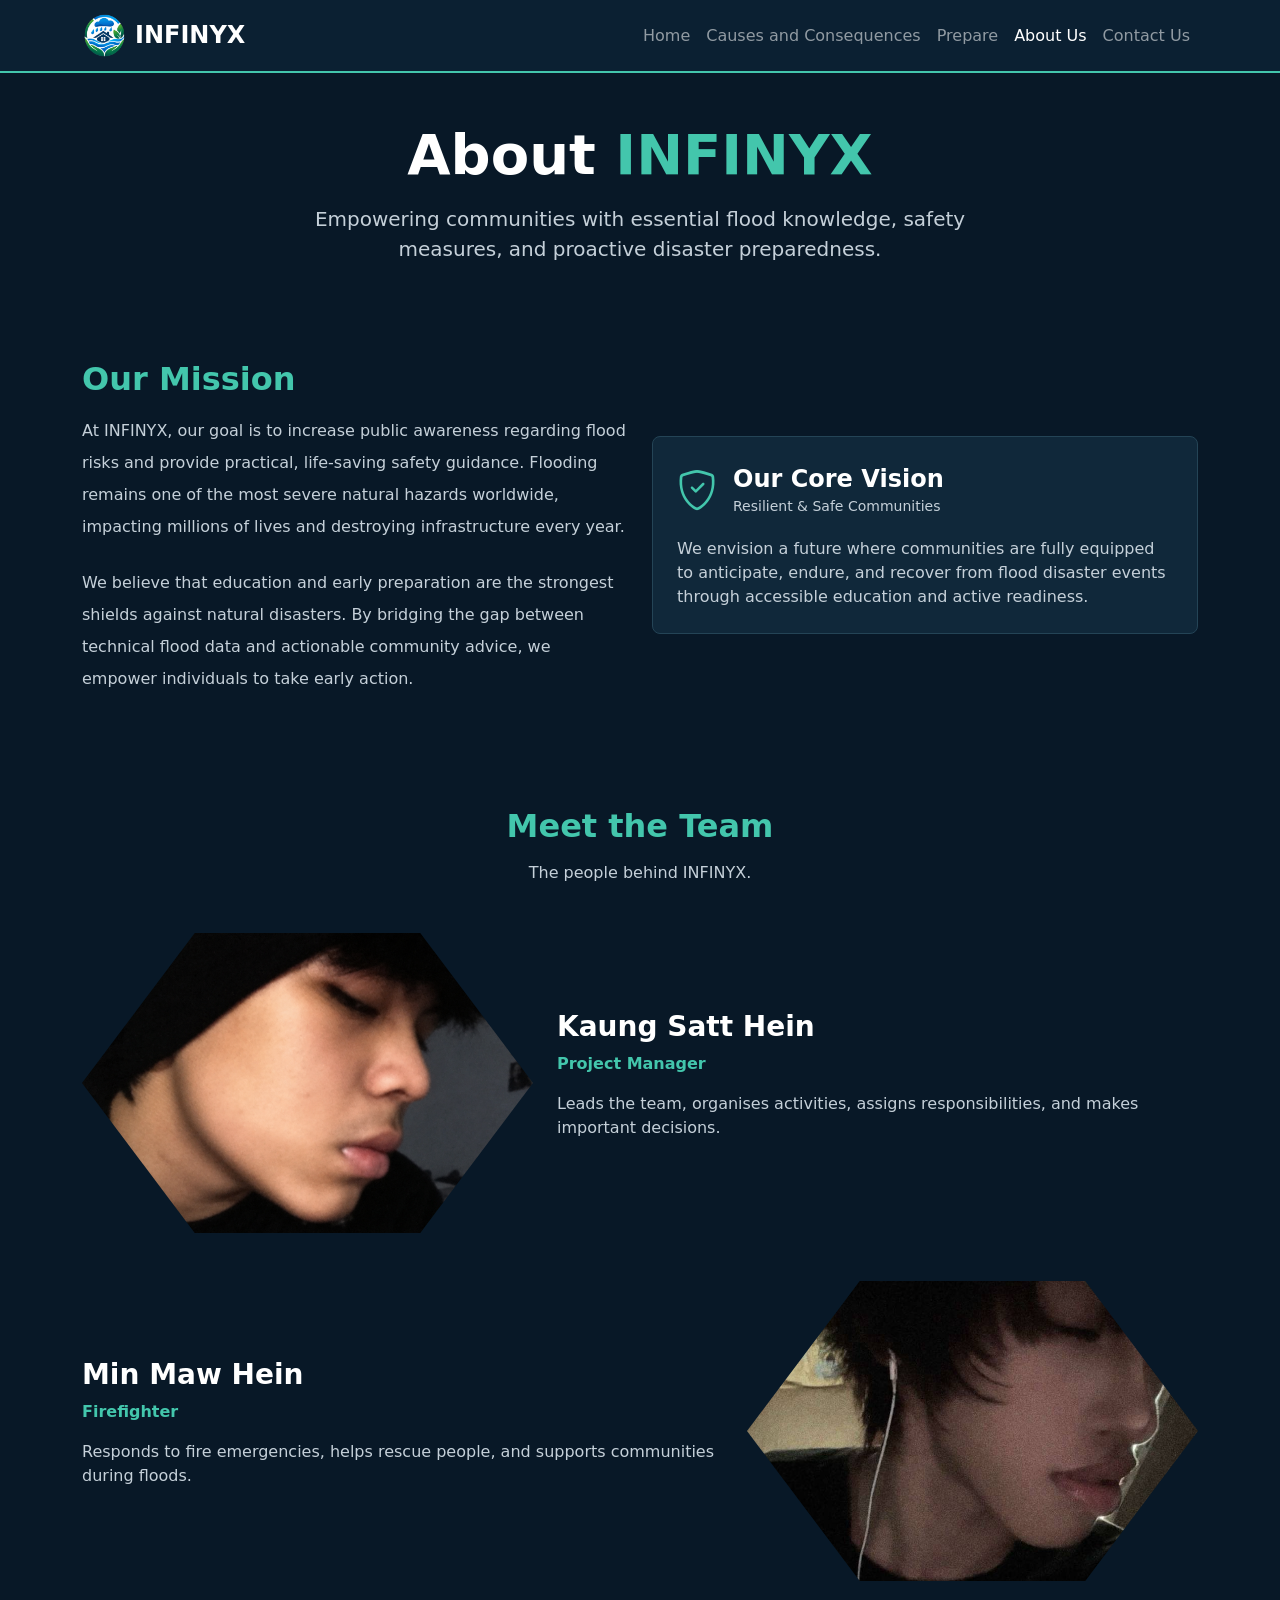
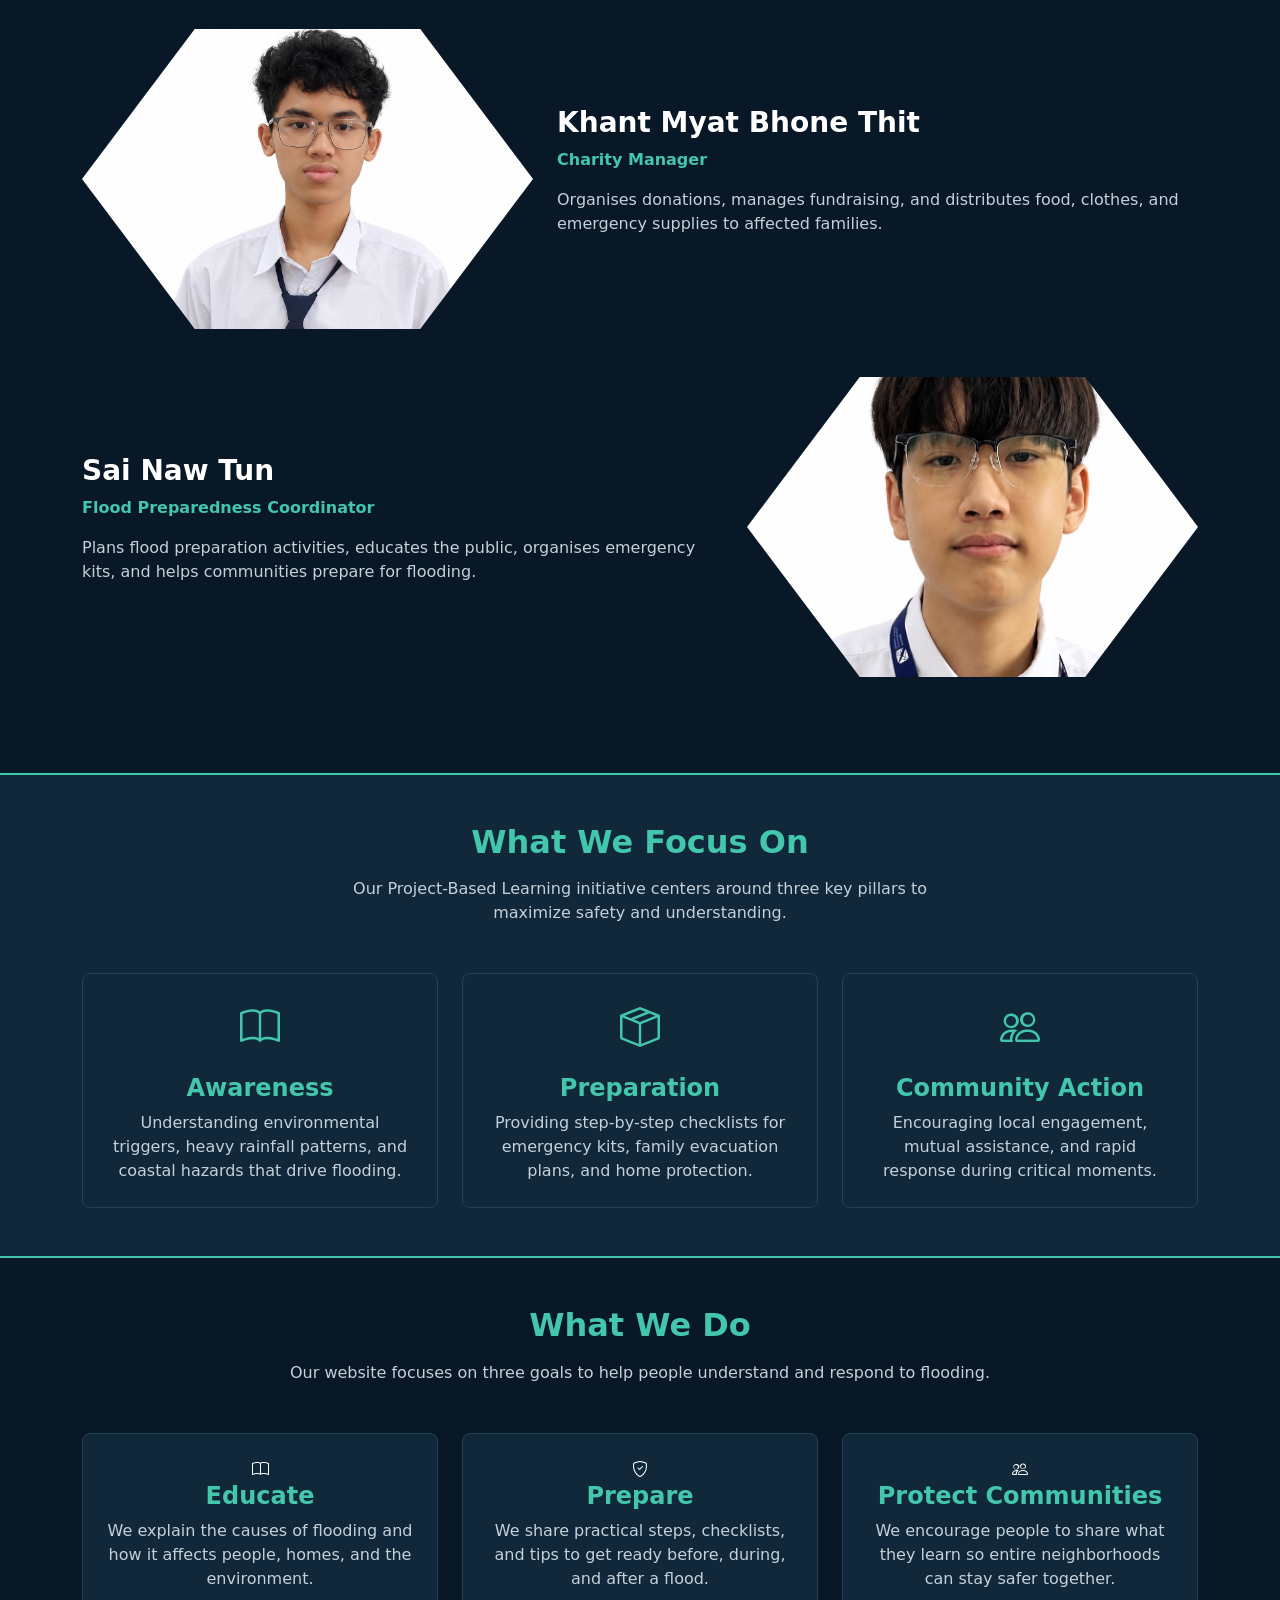
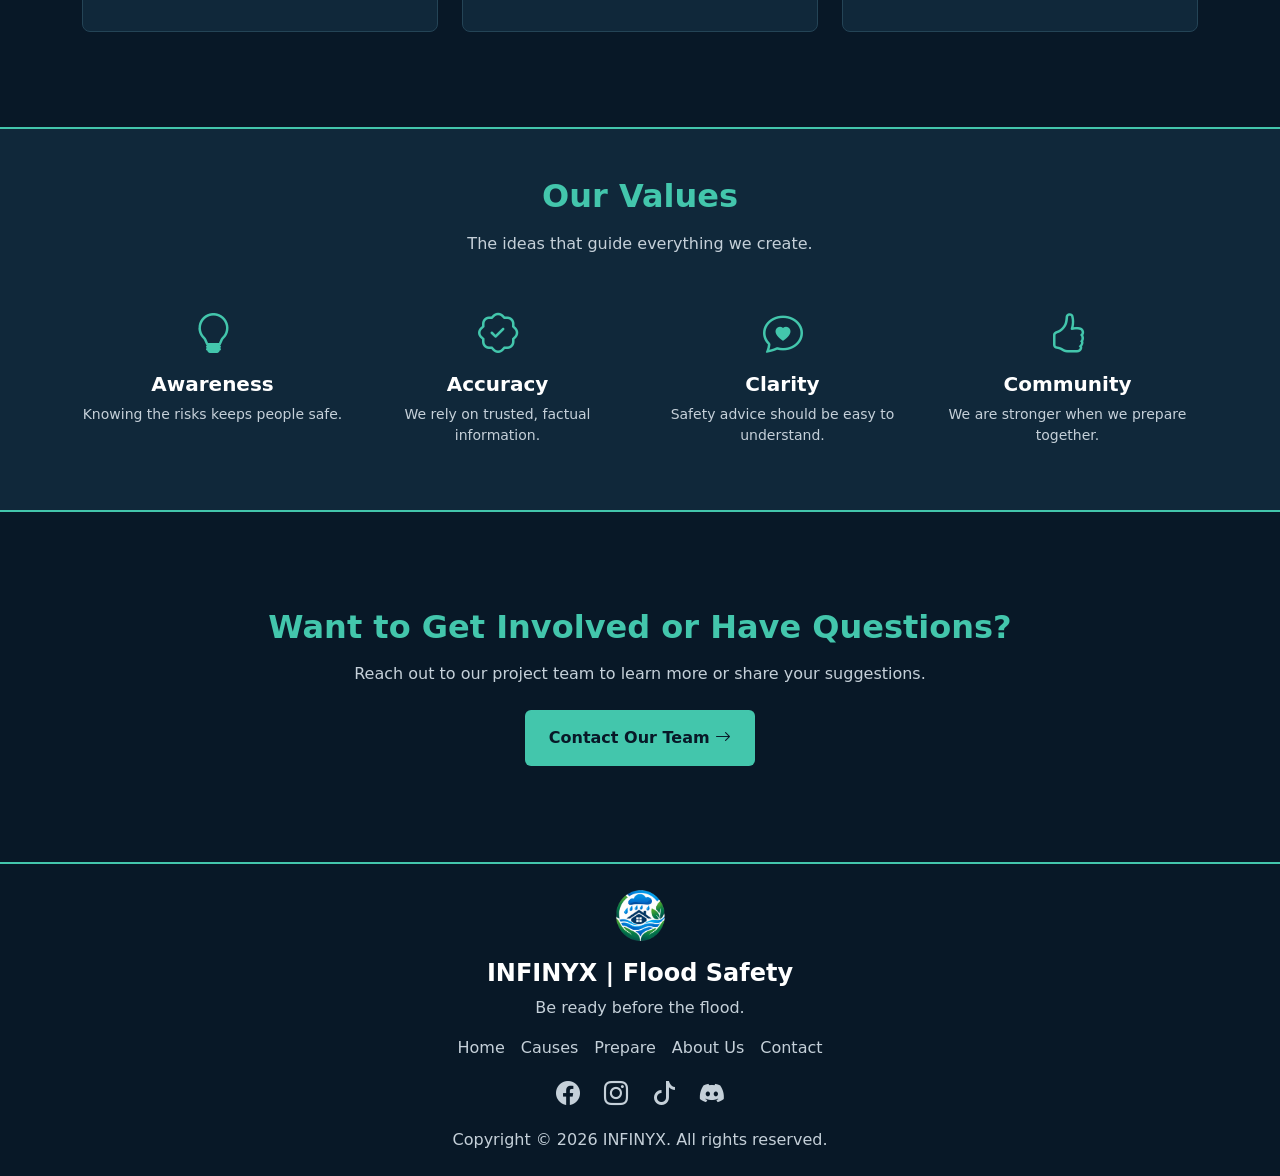
==== pages/About_Us.html @ 1c049dee "Add files via upload" ====
<!DOCTYPE html>
<html lang="en">
<head>
    <meta charset="UTF-8">
    <meta name="viewport" content="width=device-width, initial-scale=1.0">
    <title>INFINYX | About Us</title>

    <link href="https://cdn.jsdelivr.net/npm/bootstrap@5.3.8/dist/css/bootstrap.min.css" rel="stylesheet">
    <link rel="stylesheet" href="https://cdn.jsdelivr.net/npm/bootstrap-icons@1.11.3/font/bootstrap-icons.min.css">
    <link rel="stylesheet" href="https://unpkg.com/aos@2.3.1/dist/aos.css">
    <link rel="icon" type="image/png" href="../media/logo.png">
    <link rel="stylesheet" href="../style/style.css">
</head>

<body id="hiimbody">

<!-- Navbar -->
<nav class="navbar navbar-expand-lg navbar-dark sticky-top" id="navnav">
    <div class="container">
        <a class="navbar-brand fw-bold fs-4" href="../index.html">
            <img src="../media/logo.png" alt="INFINYX logo" width="45" height="45" class="me-2">INFINYX
        </a>

        <button class="navbar-toggler" type="button" data-bs-toggle="collapse" data-bs-target="#navbarContent">
            <span class="navbar-toggler-icon"></span>
        </button>

        <div class="collapse navbar-collapse" id="navbarContent">
            <ul class="navbar-nav ms-auto">
                <li class="nav-item"><a class="nav-link" href="../index.html">Home</a></li>
                <li class="nav-item"><a class="nav-link" href="Causes_and_Consequences.html">Causes and Consequences</a></li>
                <li class="nav-item"><a class="nav-link" href="Prepare.html">Prepare</a></li>
                <li class="nav-item"><a class="nav-link active" href="About_Us.html">About Us</a></li>
                <li class="nav-item"><a class="nav-link" href="Contact_Us.html">Contact Us</a></li>
            </ul>
        </div>
    </div>
</nav>

<!-- Page Header Banner -->
<div class="banner d-flex align-items-center text-center py-5">
    <div class="container">
        <h1 class="display-4 fw-bold mb-3" data-aos="fade-up">About <span>INFINYX</span></h1>
        <p class="fs-5 mx-auto banner-desc mb-0" data-aos="fade-up" data-aos-delay="150">
            Empowering communities with essential flood knowledge, safety measures, and proactive disaster preparedness.
        </p>
    </div>
</div>

<!-- Mission & Vision Section -->
<section class="container py-5">
    <div class="row align-items-center g-4">
        <div class="col-lg-6" data-aos="fade-right">
            <h2 class="section-title fw-bold mb-3">Our Mission</h2>
            <p class="section-text lh-lg mb-4">
                At INFINYX, our goal is to increase public awareness regarding flood risks and provide practical, life-saving safety guidance. Flooding remains one of the most severe natural hazards worldwide, impacting millions of lives and destroying infrastructure every year.
            </p>
            <p class="section-text lh-lg">
                We believe that education and early preparation are the strongest shields against natural disasters. By bridging the gap between technical flood data and actionable community advice, we empower individuals to take early action.
            </p>
        </div>

        <div class="col-lg-6" data-aos="fade-left">
            <div class="feature-card rounded-3 p-4">
                <div class="d-flex align-items-center mb-3">
                    <i class="bi bi-shield-check fs-1 link-green me-3"></i>
                    <div>
                        <h4 class="fw-bold mb-0">Our Core Vision</h4>
                        <small class="section-text">Resilient & Safe Communities</small>
                    </div>
                </div>
                <p class="section-text mb-0">
                    We envision a future where communities are fully equipped to anticipate, endure, and recover from flood disaster events through accessible education and active readiness.
                </p>
            </div>
        </div>
    </div>
</section>

<!-- Meet the Team -->
<section class="container py-5" id="our-team">
    <div class="text-center mb-5" data-aos="fade-up">
        <h2 class="section-title fw-bold mb-3">Meet the Team</h2>
        <p class="section-text">The people behind INFINYX.</p>
    </div>

    <!-- Member 1 -->
    <div class="row align-items-center g-4 mb-5" data-aos="fade-right">
        <div class="col-md-5">
            <img src="../media/Fred.png" class="img-fluid rounded-3 shadow" id="member" alt="Kaung Satt Hein">
        </div>
        <div class="col-md-7">
            <h3 class="fw-bold">Kaung Satt Hein</h3>
            <p class="section-title fw-bold">Project Manager</p>
            <p class="section-text">
                Leads the team, organises activities, assigns responsibilities, and makes important decisions.
            </p>
        </div>
    </div>

    <!-- Member 2 -->
    <div class="row align-items-center g-4 mb-5" data-aos="fade-left">
        <div class="col-md-5 order-md-2">
            <img src="../media/vilius.jpg" class="img-fluid rounded-3 shadow" id="member" alt="Min Maw Hein">
        </div>
        <div class="col-md-7 order-md-1">
            <h3 class="fw-bold">Min Maw Hein</h3>
            <p class="section-title fw-bold">Firefighter</p>
            <p class="section-text">
                Responds to fire emergencies, helps rescue people, and supports communities during floods.
            </p>
        </div>
    </div>

    <!-- Member 3 -->
    <div class="row align-items-center g-4 mb-5" data-aos="fade-right">
        <div class="col-md-5">
            <img src="../media/kris.png" class="img-fluid rounded-3 shadow" id="member" alt="Khant Myat Bhone Thit">
        </div>
        <div class="col-md-7">
            <h3 class="fw-bold">Khant Myat Bhone Thit</h3>
            <p class="section-title fw-bold">Charity Manager</p>
            <p class="section-text">
                Organises donations, manages fundraising, and distributes food, clothes, and emergency supplies to affected families.
            </p>
        </div>
    </div>

    <!-- Member 4 -->
    <div class="row align-items-center g-4 mb-5" data-aos="fade-left">
        <div class="col-md-5 order-md-2">
            <img src="../media/liam.jpg" class="img-fluid rounded-3 shadow" id="member" alt="Sai Naw Tun">
        </div>
        <div class="col-md-7 order-md-1">
            <h3 class="fw-bold">Sai Naw Tun</h3>
            <p class="section-title fw-bold">Flood Preparedness Coordinator</p>
            <p class="section-text">
                Plans flood preparation activities, educates the public, organises emergency kits, and helps communities prepare for flooding.
            </p>
        </div>
    </div>
</section>

<!-- Core Pillars Section -->
<section class="ready-section py-5">
    <div class="container">
        <div class="text-center mb-5" data-aos="fade-up">
            <h2 class="section-title fw-bold mb-3">What We Focus On</h2>
            <p class="section-text mx-auto" style="max-width: 650px;">
                Our Project-Based Learning initiative centers around three key pillars to maximize safety and understanding.
            </p>
        </div>

        <div class="row g-4">
            <!-- Awareness -->
            <div class="col-md-4" data-aos="zoom-in" data-aos-delay="100">
                <a href="Causes_and_Consequences.html" class="text-decoration-none">
                    <div class="feature-card rounded-3 p-4 text-center h-100">
                        <i class="bi bi-book fs-1 link-green mb-3 d-inline-block"></i>
                        <h4 class="fw-bold section-title mb-2">Awareness</h4>
                        <p class="section-text mb-0">
                            Understanding environmental triggers, heavy rainfall patterns, and coastal hazards that drive flooding.
                        </p>
                    </div>
                </a>
            </div>

            <!-- Preparation -->
            <div class="col-md-4" data-aos="zoom-in" data-aos-delay="200">
                <a href="Prepare.html" class="text-decoration-none">
                    <div class="feature-card rounded-3 p-4 text-center h-100">
                        <i class="bi bi-box-seam fs-1 link-green mb-3 d-inline-block"></i>
                        <h4 class="fw-bold section-title mb-2">Preparation</h4>
                        <p class="section-text mb-0">
                            Providing step-by-step checklists for emergency kits, family evacuation plans, and home protection.
                        </p>
                    </div>
                </a>
            </div>

            <!-- Community Action -->
            <div class="col-md-4" data-aos="zoom-in" data-aos-delay="300">
                <a href="About_Us.html" class="text-decoration-none">
                    <div class="feature-card rounded-3 p-4 text-center h-100">
                        <i class="bi bi-people fs-1 link-green mb-3 d-inline-block"></i>
                        <h4 class="fw-bold section-title mb-2">Community Action</h4>
                        <p class="section-text mb-0">
                            Encouraging local engagement, mutual assistance, and rapid response during critical moments.
                        </p>
                    </div>
                </a>
            </div>
        </div>
    </div>
</section>

<!-- What We Do -->
<section class="container py-5">
    <div class="text-center mb-5" data-aos="fade-up">
        <h2 class="section-title fw-bold mb-3">What We Do</h2>
        <p class="section-text">Our website focuses on three goals to help people understand and respond to flooding.</p>
    </div>

    <div class="row g-4">
        <div class="col-md-4" data-aos="flip-up">
            <div class="feature-card rounded-3 p-4 h-100 text-center">
                <div class="icon-circle"><i class="bi bi-book"></i></div>
                <h4 class="section-title fw-bold">Educate</h4>
                <p class="section-text">We explain the causes of flooding and how it affects people, homes, and the environment.</p>
            </div>
        </div>

        <div class="col-md-4" data-aos="flip-up" data-aos-delay="150">
            <div class="feature-card rounded-3 p-4 h-100 text-center">
                <div class="icon-circle"><i class="bi bi-shield-check"></i></div>
                <h4 class="section-title fw-bold">Prepare</h4>
                <p class="section-text">We share practical steps, checklists, and tips to get ready before, during, and after a flood.</p>
            </div>
        </div>

        <div class="col-md-4" data-aos="flip-up" data-aos-delay="300">
            <div class="feature-card rounded-3 p-4 h-100 text-center">
                <div class="icon-circle"><i class="bi bi-people"></i></div>
                <h4 class="section-title fw-bold">Protect Communities</h4>
                <p class="section-text">We encourage people to share what they learn so entire neighborhoods can stay safer together.</p>
            </div>
        </div>
    </div>
</section>

<!-- Our Values -->
<section class="ready-section py-5 my-5">
    <div class="container">
        <div class="text-center mb-5" data-aos="fade-up">
            <h2 class="section-title fw-bold mb-3">Our Values</h2>
            <p class="section-text">The ideas that guide everything we create.</p>
        </div>

        <div class="row g-4 text-center">
            <div class="col-6 col-md-3" data-aos="zoom-in">
                <i class="bi bi-lightbulb section-title fs-1"></i>
                <h5 class="fw-bold mt-2">Awareness</h5>
                <p class="section-text small">Knowing the risks keeps people safe.</p>
            </div>

            <div class="col-6 col-md-3" data-aos="zoom-in" data-aos-delay="100">
                <i class="bi bi-patch-check section-title fs-1"></i>
                <h5 class="fw-bold mt-2">Accuracy</h5>
                <p class="section-text small">We rely on trusted, factual information.</p>
            </div>

            <div class="col-6 col-md-3" data-aos="zoom-in" data-aos-delay="200">
                <i class="bi bi-chat-heart section-title fs-1"></i>
                <h5 class="fw-bold mt-2">Clarity</h5>
                <p class="section-text small">Safety advice should be easy to understand.</p>
            </div>

            <div class="col-6 col-md-3" data-aos="zoom-in" data-aos-delay="300">
                <i class="bi bi-hand-thumbs-up section-title fs-1"></i>
                <h5 class="fw-bold mt-2">Community</h5>
                <p class="section-text small">We are stronger when we prepare together.</p>
            </div>
        </div>
    </div>
</section>

<!-- CTA Section -->
<section class="container py-5 text-center" data-aos="fade-up">
    <h2 class="section-title fw-bold mb-3">Want to Get Involved or Have Questions?</h2>
    <p class="section-text mb-4">Reach out to our project team to learn more or share your suggestions.</p>
    <a href="Contact_Us.html" class="main-btn btn fw-bold px-4 py-3 border-0">
        Contact Our Team <i class="bi bi-arrow-right"></i>
    </a>
</section>

<!-- Footer -->
<footer class="py-4 mt-5">
    <div class="container text-center">
        <img src="../media/logo.png" alt="INFINYX logo" width="55" height="55" class="mb-3">
        <h4 class="fw-bold">INFINYX | Flood Safety</h4>
        <p class="section-text">Be ready before the flood.</p>

        <div class="d-flex flex-wrap justify-content-center gap-3 my-3">
            <a href="../index.html">Home</a>
            <a href="Causes_and_Consequences.html">Causes</a>
            <a href="Prepare.html">Prepare</a>
            <a href="About_Us.html">About Us</a>
            <a href="Contact_Us.html">Contact</a>
        </div>

        <div class="d-flex justify-content-center gap-4 my-3">
            <a href="#"><i class="bi bi-facebook fs-4"></i></a>
            <a href="#"><i class="bi bi-instagram fs-4"></i></a>
            <a href="#"><i class="bi bi-tiktok fs-4"></i></a>
            <a href="#"><i class="bi bi-discord fs-4"></i></a>
        </div>
        <p class="section-text mb-0">Copyright © 2026 INFINYX. All rights reserved.</p>
    </div>
</footer>
<!-- Scripts -->
<script src="https://cdn.jsdelivr.net/npm/bootstrap@5.3.8/dist/js/bootstrap.bundle.min.js"></script>
<script src="https://unpkg.com/aos@2.3.1/dist/aos.js"></script>

<script>
    AOS.init({
        duration: 800,
        once: true
    });
</script>

</body>
</html>
---- style/style.css ----
body { 
    background-color: #081827; 
    color: white; 
}

#navnav {
    background-color: #0b2032; 
    border-bottom: 2px solid #43c6ac; 
}

.navbar-brand:hover {
    color: #43c6ac; 
}

#banner {
    background: linear-gradient(rgba(5,20,35,0.65), rgba(5,20,35,0.8)), url("/Flood_PBL/media/Flooded\ Neighborhood\ Street\ with\ Silver\ Van.png") center; 
}
#runnin {
    width: 100%;
    height: 310px;
    object-fit: contain;
    background-color: #ffffff;
}

.banner span, .section-title {
    color: #43c6ac; 
}

.banner p, .section-text {
    color: #c5d0d9; 
}

.banner-desc {
    max-width: 700px;
}

.main-btn {
    background-color: #43c6ac; 
    color: #081827; 
    transition: 0.3s; 
}
    
.main-btn:hover {
    background-color: white; 
    color: #081827; 
    transform: translateY(-3px); 
}

.feature-card {
    background-color: #10283a; 
    border: 1px solid #244456; 
    transition: 0.3s; 
}

.feature-card:hover {
    transform: translateY(-5px); 
    border-color: #43c6ac;
}

.section-img {
    width: 100%;
    height: 275px;
    object-fit: cover;
    display: block;
}

#member {
    clip-path: polygon(25% 0%, 75% 0%, 100% 50%, 75% 100%, 25% 100%, 0% 50%);
    width: 100%;
    height: 300px;
    object-fit: cover;
}

.feature-card {
    height: 100%;
}

.feature-card .section-text {
    flex-grow: 0;
}

#hihi {
    height: 350px;
    object-fit: cover;
}

.ready-section {
    background-color: #10283a; 
    border-top: 2px solid #43c6ac; 
    border-bottom: 2px solid #43c6ac; 
}

.link-green {
    color: #43c6ac;
}

footer {
    border-top: 2px solid #43c6ac;
}

footer a {
    color: #c5d0d9; 
    text-decoration: none; 
}

footer a:hover {
    color: #43c6ac; 
}

@media (max-width: 767px) {
    .banner { min-height: 420px; } 
}
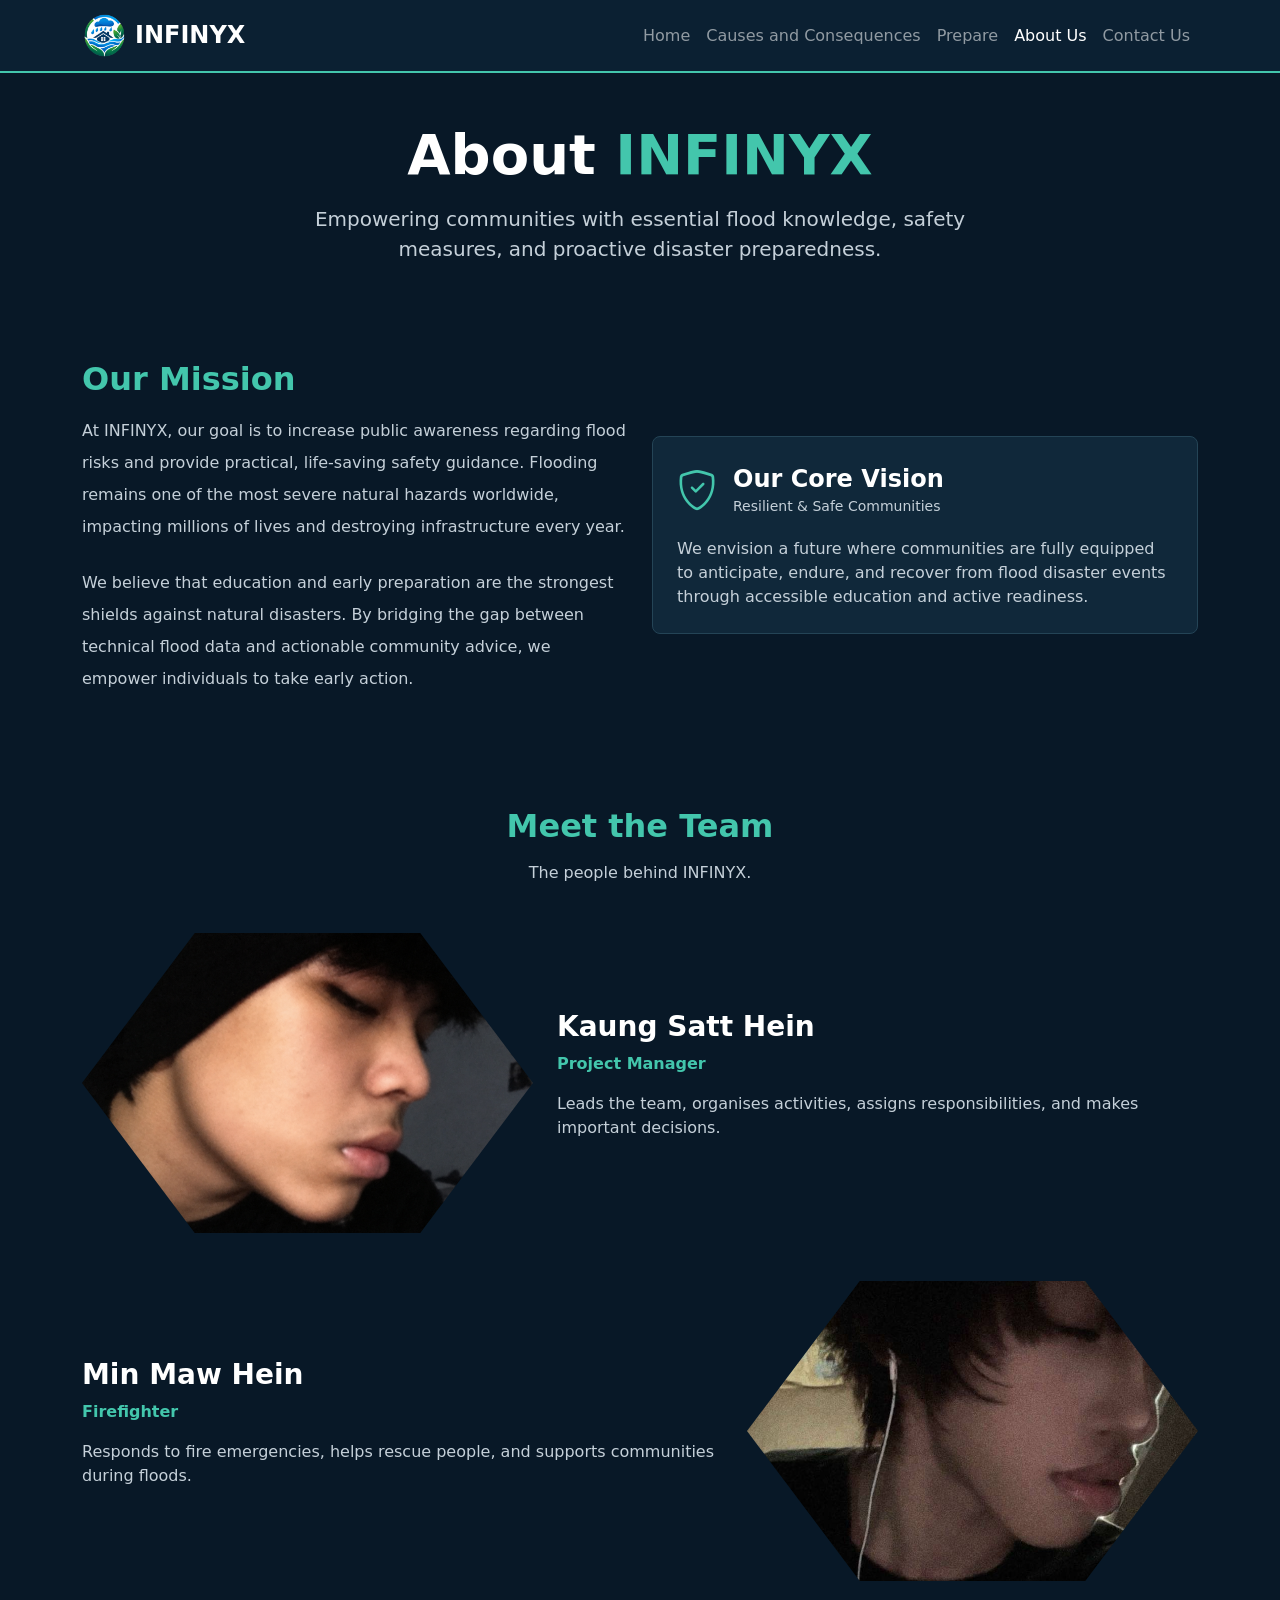
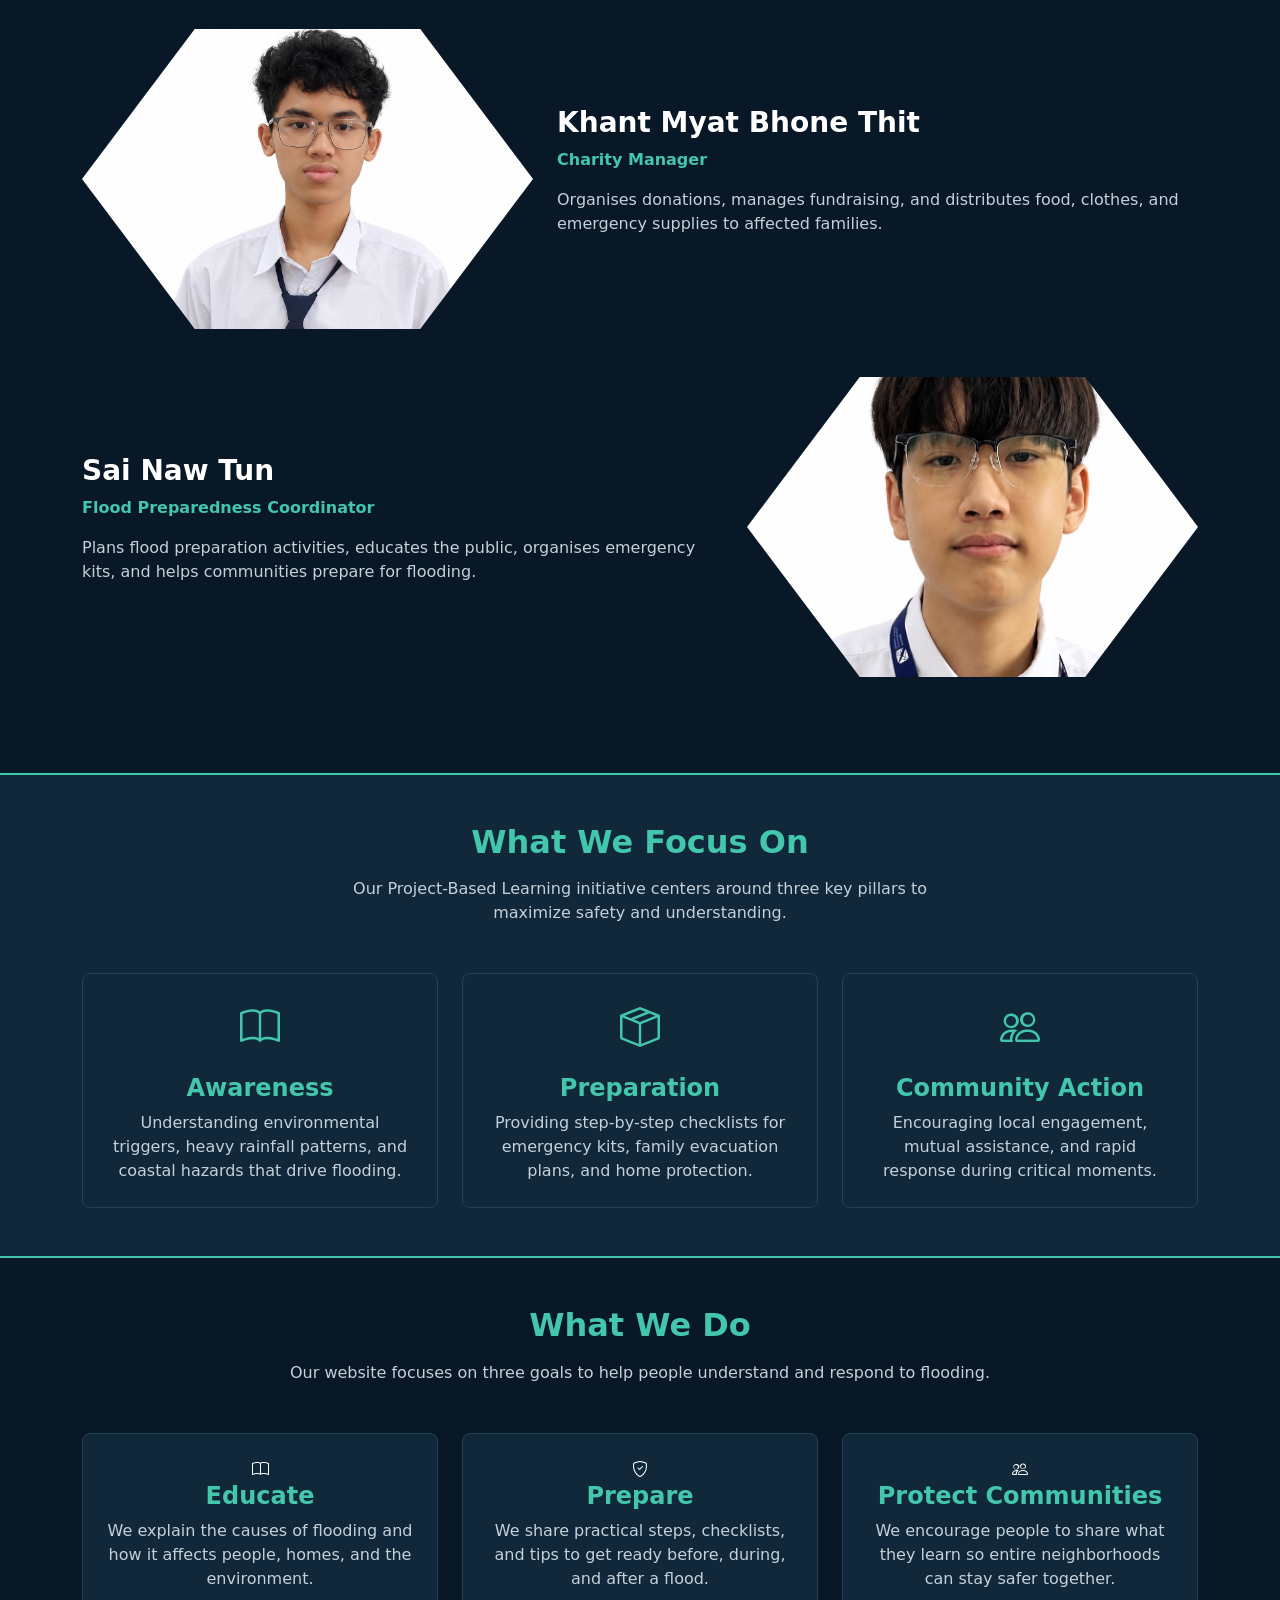
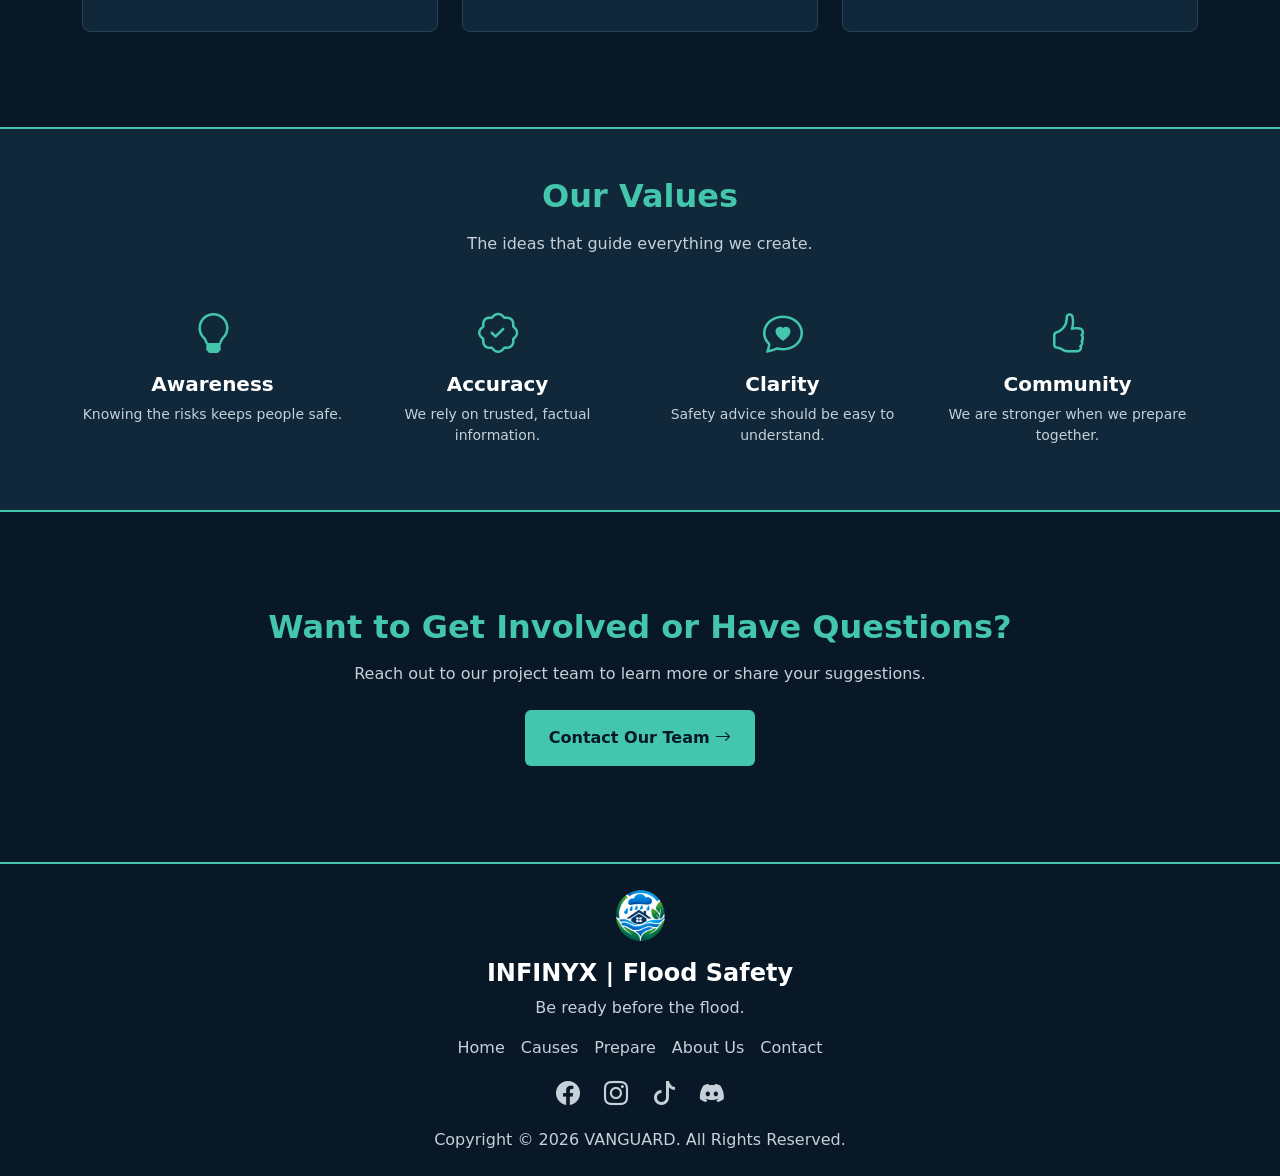
==== commit 33022a44: "Update About_Us.html" ====
--- a/pages/About_Us.html
+++ b/pages/About_Us.html
@@ -295,7 +295,7 @@
             <a href="#"><i class="bi bi-tiktok fs-4"></i></a>
             <a href="#"><i class="bi bi-discord fs-4"></i></a>
         </div>
-        <p class="section-text mb-0">Copyright © 2026 INFINYX. All rights reserved.</p>
+        <p class="section-text mb-0">Copyright &copy; 2026 VANGUARD. All Rights Reserved.</p>
     </div>
 </footer>
 <!-- Scripts -->
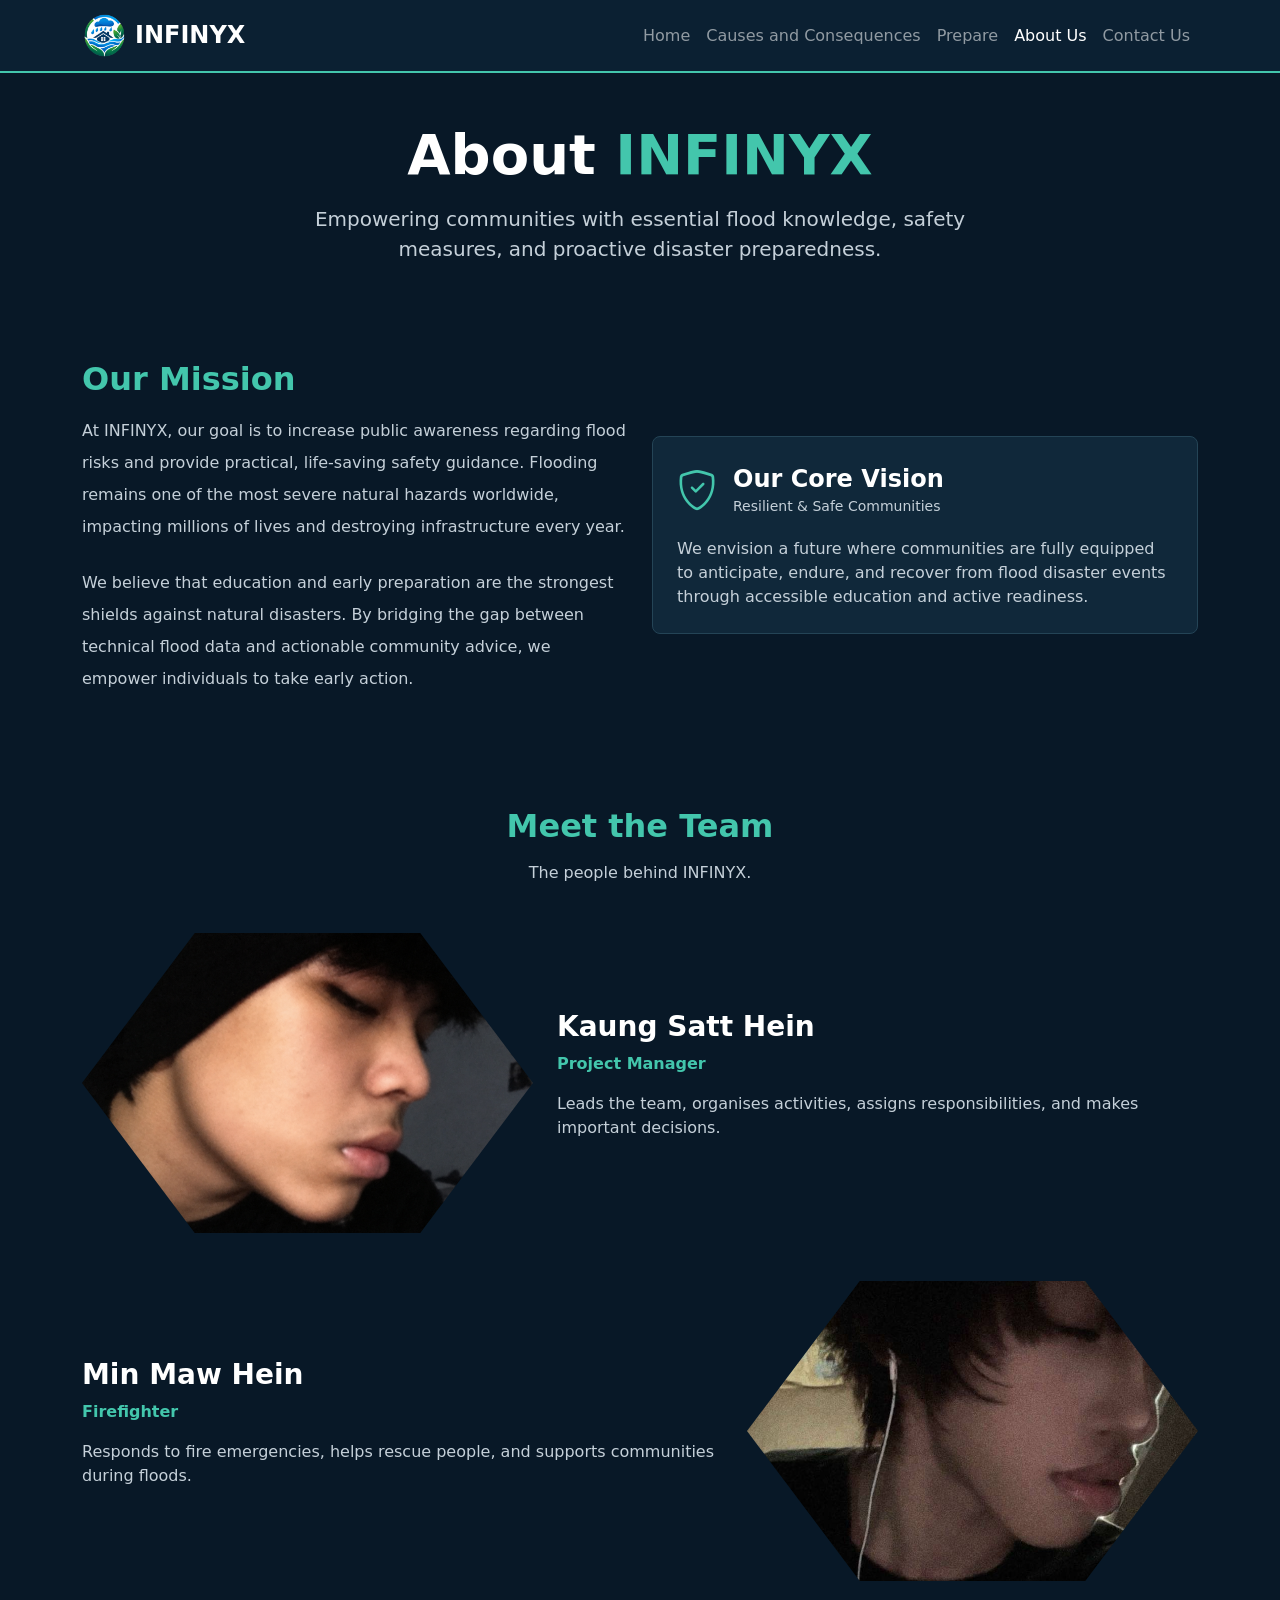
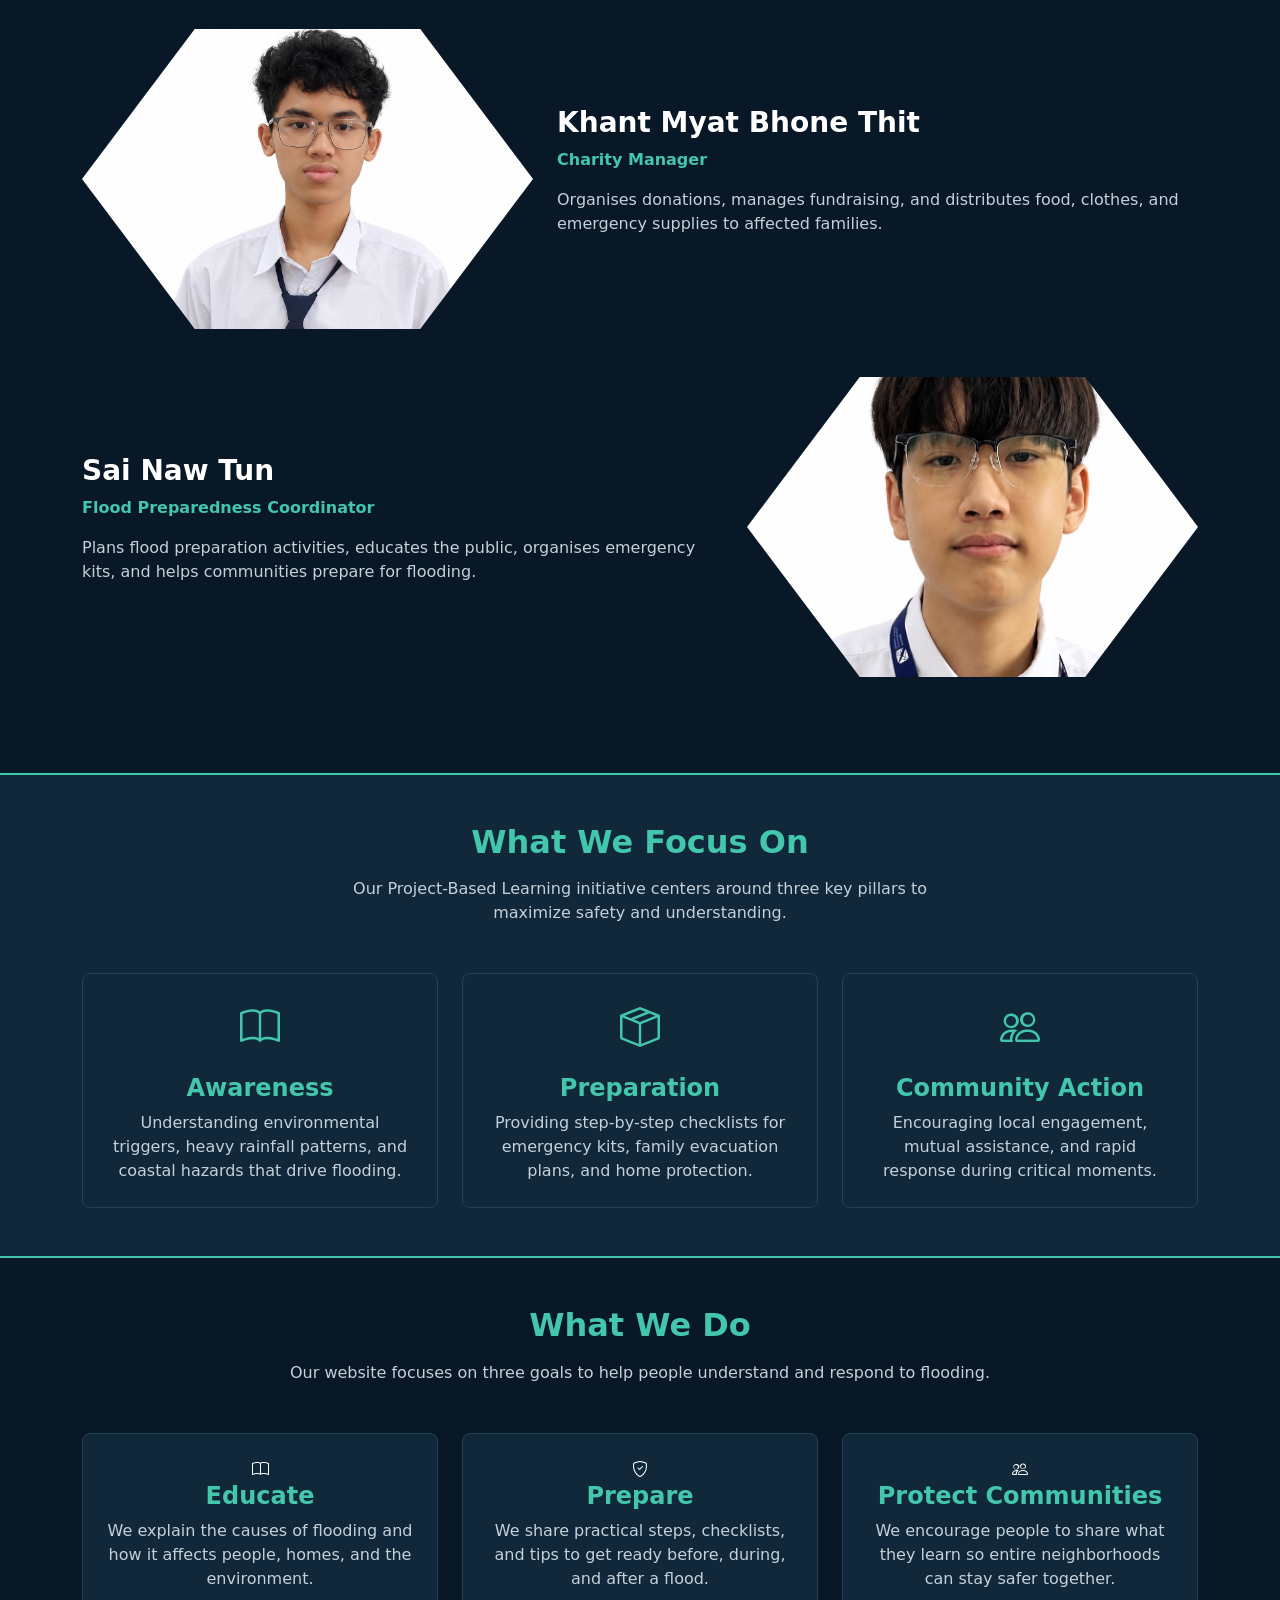
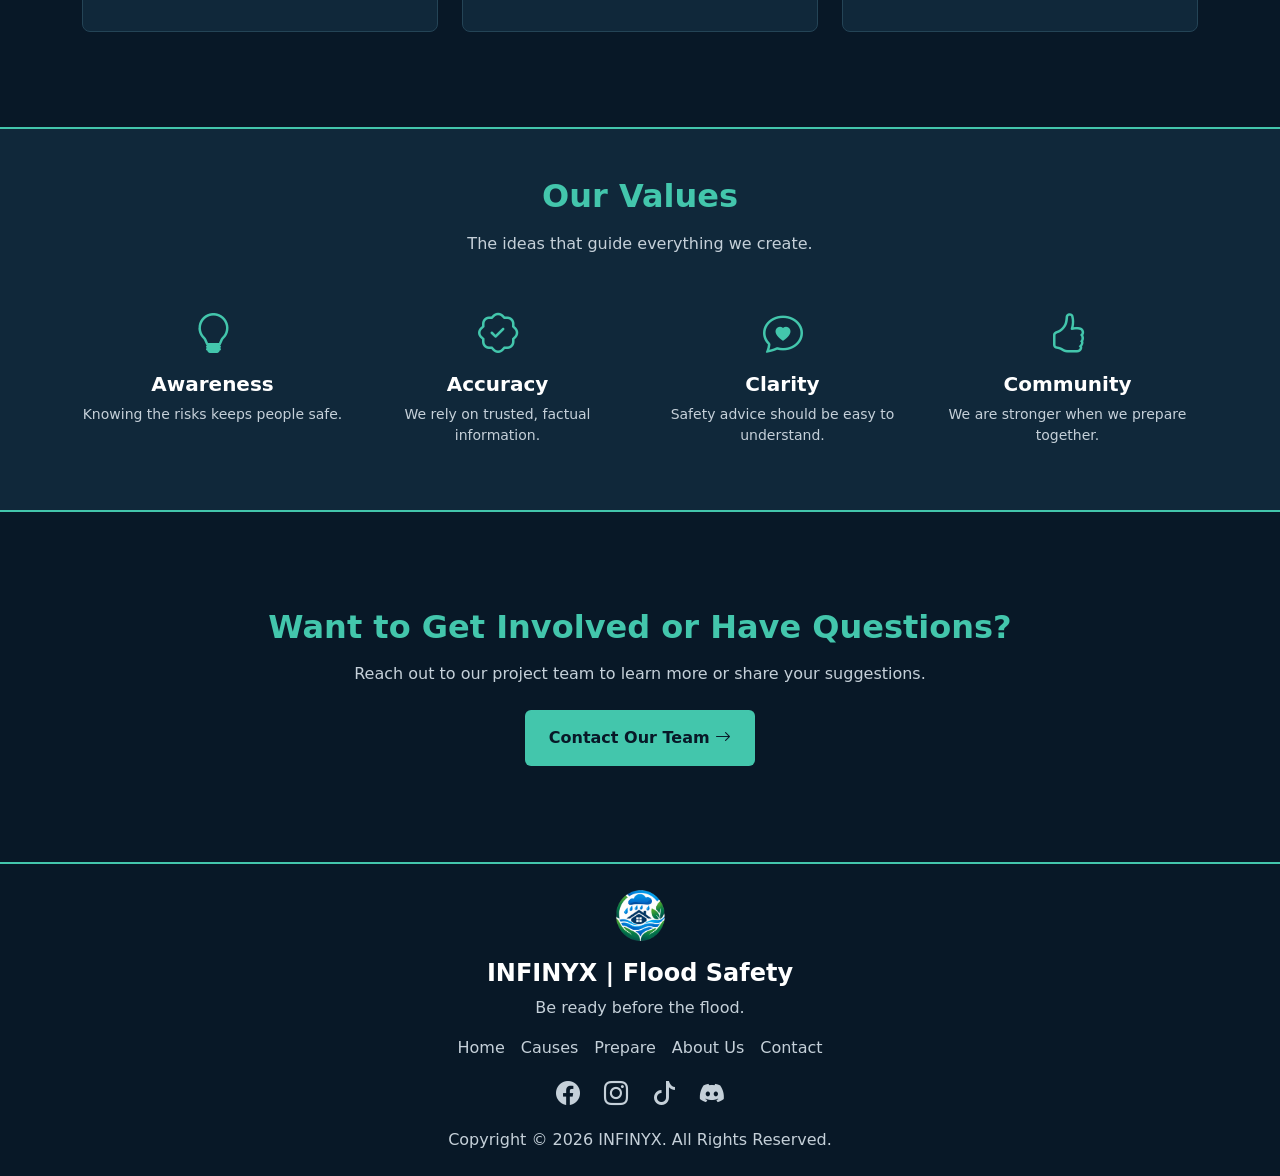
==== commit 1a5e13ce: "Update About_Us.html" ====
--- a/pages/About_Us.html
+++ b/pages/About_Us.html
@@ -295,7 +295,7 @@
             <a href="#"><i class="bi bi-tiktok fs-4"></i></a>
             <a href="#"><i class="bi bi-discord fs-4"></i></a>
         </div>
-        <p class="section-text mb-0">Copyright &copy; 2026 VANGUARD. All Rights Reserved.</p>
+        <p class="section-text mb-0">Copyright &copy; 2026 INFINYX. All Rights Reserved.</p>
     </div>
 </footer>
 <!-- Scripts -->
